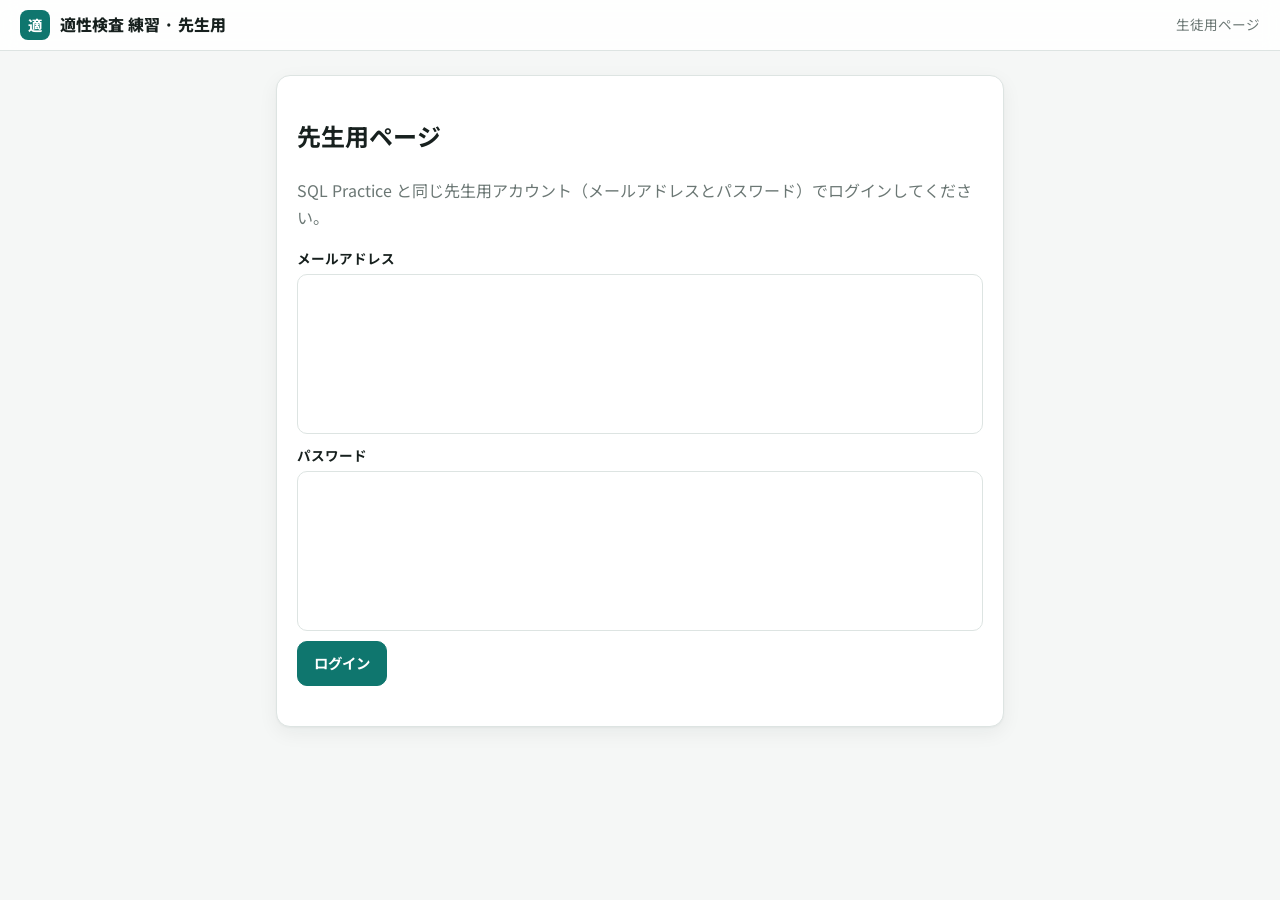
==== teacher/index.html @ 669f3bf3 "First version: CAB-style practice (calc, rule, table, cipher), mock tests, classes and the teacher's" ====
<!DOCTYPE html>
<html lang="ja">
<head>
  <meta charset="UTF-8">
  <meta name="viewport" content="width=device-width, initial-scale=1.0, viewport-fit=cover">
  <title>適性検査 練習 · 先生用</title>
  <meta name="theme-color" content="#0f766e">
  <meta name="robots" content="noindex">
  <link rel="icon" href="../icon.svg" type="image/svg+xml">
  <link rel="preconnect" href="https://fonts.googleapis.com">
  <link rel="preconnect" href="https://fonts.gstatic.com" crossorigin>
  <link rel="stylesheet" href="https://fonts.googleapis.com/css2?family=Noto+Sans+JP:wght@400;600;700;800&display=swap">
  <link rel="stylesheet" href="../css/app.css">
</head>
<body>
  <header class="top"><a class="logo" href="#/"><span>適</span>適性検査 練習 · 先生用</a><a class="top-link" href="../">生徒用ページ</a></header>
  <div id="app"><main class="wrap"><p class="muted">読み込み中…</p></main></div>
  <script type="module" src="../js/teacher.js"></script>
</body>
</html>
---- css/app.css ----
/* 適性検査 練習 — styles */
:root {
  --bg: #f5f7f6; --surface: #ffffff; --surface-2: #eef2f1; --line: #dde4e2; --ink: #17201e; --ink-2: #3f4b48; --ink-3: #6b7774;
  --accent: #0f766e; --accent-2: #14b8a6; --accent-soft: #d8f1ed; --ok: #16a34a; --ok-soft: #dcfce7; --ng: #dc2626; --ng-soft: #fee2e2; --warn: #d97706;
  --fig-ink: #1f2937; --fig-paper: #ffffff; --fig-line: #c7d0ce;
  --c-calc: #0f766e; --c-rule: #7c3aed; --c-table: #2563eb; --c-cipher: #c2410c;
  --r: 14px; --shadow: 0 1px 2px rgba(0,0,0,.04), 0 6px 20px rgba(15,40,35,.06);
  font-family: 'Noto Sans JP', system-ui, sans-serif;
}
@media (prefers-color-scheme: dark) {
  :root { --bg: #0f1413; --surface: #171e1c; --surface-2: #1f2826; --line: #2c3734; --ink: #e8efed; --ink-2: #c3ceca; --ink-3: #8c9a96;
    --accent: #2dd4bf; --accent-2: #14b8a6; --accent-soft: #123a35; --ok: #4ade80; --ok-soft: #12321f; --ng: #f87171; --ng-soft: #3a1515;
    --fig-ink: #e5e7eb; --fig-paper: #1b2321; --fig-line: #3b4744; --shadow: none; }
}
* { box-sizing: border-box; }
body { margin: 0; background: var(--bg); color: var(--ink); line-height: 1.7; -webkit-font-smoothing: antialiased; }
a { color: var(--accent); }
.top { position: sticky; top: 0; z-index: 10; display: flex; align-items: center; justify-content: space-between; padding: 10px 20px; background: color-mix(in srgb, var(--surface) 88%, transparent); backdrop-filter: blur(8px); border-bottom: 1px solid var(--line); }
.logo { display: flex; align-items: center; gap: 10px; font-weight: 800; color: var(--ink); text-decoration: none; }
.logo span { display: grid; place-items: center; width: 30px; height: 30px; border-radius: 8px; background: var(--accent); color: #fff; font-size: .9rem; }
.top-link { font-size: .85rem; color: var(--ink-3); text-decoration: none; }
.wrap { max-width: 1040px; margin: 0 auto; padding: 24px 16px 60px; }
.wrap.narrow { max-width: 760px; }
.muted { color: var(--ink-3); }
.card { background: var(--surface); border: 1px solid var(--line); border-radius: var(--r); padding: 20px; box-shadow: var(--shadow); }
.hero { padding: 26px 24px; border-radius: 18px; background: linear-gradient(135deg, var(--accent), #115e59); color: #fff; margin-bottom: 18px; }
.hero h1 { margin: 0 0 6px; font-size: 1.6rem; }
.hero p { margin: 0; opacity: .92; max-width: 640px; }
.grid { display: grid; grid-template-columns: repeat(auto-fill, minmax(min(100%, 420px), 1fr)); gap: 14px; }
.subj { display: flex; flex-direction: column; gap: 10px; border-top: 4px solid var(--sc); }
.s-calc { --sc: var(--c-calc); } .s-rule { --sc: var(--c-rule); } .s-table { --sc: var(--c-table); } .s-cipher { --sc: var(--c-cipher); }
.subj-h { display: flex; align-items: center; gap: 10px; }
.subj-h h2 { margin: 0; font-size: 1.2rem; }
.ic { display: grid; place-items: center; width: 38px; height: 38px; border-radius: 10px; background: color-mix(in srgb, var(--sc) 14%, transparent); color: var(--sc); font-size: 1.2rem; font-weight: 800; }
.subj p { margin: 0; font-size: .9rem; }
.stats { display: grid; grid-template-columns: repeat(4, 1fr); gap: 6px; margin: 0; }
.result .stats { grid-template-columns: repeat(3, 1fr); max-width: 420px; margin: 0 auto; }
.stats div { background: var(--surface-2); border-radius: 10px; padding: 6px 10px; }
.stats dt { font-size: .72rem; color: var(--ink-3); }
.stats dd { margin: 0; font-weight: 800; font-variant-numeric: tabular-nums; }
.btns { display: flex; flex-wrap: wrap; gap: 8px; margin-top: auto; }
.btn { display: inline-flex; align-items: center; justify-content: center; gap: 6px; padding: 9px 16px; border-radius: 10px; border: 1px solid var(--line); background: var(--surface); color: var(--ink); font: inherit; font-weight: 700; font-size: .9rem; text-decoration: none; cursor: pointer; }
.btn:hover { border-color: var(--accent); }
.btn.primary { background: var(--accent); border-color: var(--accent); color: #fff; }
.btn.small { padding: 5px 12px; font-size: .82rem; }
.btn:disabled { opacity: .5; cursor: default; }
.class-card { margin-top: 16px; }
.class-card h2 { margin: 0 0 4px; font-size: 1.1rem; }
.join { display: flex; flex-wrap: wrap; gap: 8px; margin-top: 8px; }
.join input, .field input { flex: 1 1 160px; padding: 9px 12px; border-radius: 10px; border: 1px solid var(--line); background: var(--surface); color: var(--ink); font: inherit; }
.err { color: var(--ng); font-size: .88rem; margin: 6px 0 0; min-height: 1em; }
.note { color: var(--ink-3); font-size: .8rem; margin-top: 20px; }

/* a session */
.bar-top { display: flex; align-items: center; gap: 12px; margin-bottom: 8px; }
.bar-top b { flex: 1; }
.count { color: var(--ink-3); font-variant-numeric: tabular-nums; }
.clock { padding: 3px 12px; border-radius: 999px; background: var(--surface-2); font-weight: 800; font-variant-numeric: tabular-nums; }
.clock.low { background: var(--ng); color: #fff; }
.progress { height: 6px; border-radius: 999px; background: var(--surface-2); overflow: hidden; margin-bottom: 14px; }
.progress i { display: block; height: 100%; background: var(--accent); transition: width .3s; }
.problem { display: flex; flex-direction: column; gap: 14px; }
.ask { margin: 0; font-weight: 700; }
.eq { text-align: center; font-size: clamp(1.6rem, 6vw, 2.4rem); font-weight: 800; letter-spacing: .04em; padding: 18px 0; font-variant-numeric: tabular-nums; }
.box { display: inline-block; min-width: 1.4em; border: 3px solid var(--accent); border-radius: 8px; color: var(--accent); line-height: 1.1; }
.seq { display: flex; flex-wrap: wrap; align-items: center; justify-content: center; gap: 4px; }
.rfig.blank { display: inline-grid; place-items: center; border: 2px dashed var(--accent); border-radius: 8px; color: var(--accent); font-size: 1.6rem; font-weight: 800; }
.arrow { font-style: normal; color: var(--ink-3); padding: 0 2px; }
.row { display: inline-flex; gap: 3px; padding: 5px 7px; border: 1px solid var(--line); border-radius: 8px; background: var(--fig-paper); }
.row .shape { display: block; }
.flow { display: flex; flex-wrap: wrap; align-items: center; gap: 4px; }
.flow .q { display: grid; place-items: center; width: 44px; height: 44px; border: 2px dashed var(--accent); border-radius: 8px; color: var(--accent); font-weight: 800; }
.mark, .glyph { display: inline-grid; place-items: center; min-width: 30px; height: 30px; padding: 0 6px; border-radius: 8px; background: var(--c-table); color: #fff; font-weight: 800; }
.glyph { background: var(--c-cipher); font-size: 1.1rem; }
.cmd-table { display: grid; grid-template-columns: repeat(auto-fill, minmax(220px, 1fr)); gap: 6px; padding: 10px; border-radius: 10px; background: var(--surface-2); }
.cmd-table div { display: flex; align-items: center; gap: 8px; font-size: .88rem; }
.examples { display: flex; flex-direction: column; gap: 8px; padding: 10px; border-radius: 10px; background: var(--surface-2); }
.ex small { color: var(--ink-3); font-weight: 700; width: 2.6em; }
.choices { display: grid; gap: 8px; grid-template-columns: repeat(auto-fill, minmax(190px, 1fr)); }
.choices.calc { grid-template-columns: repeat(5, 1fr); }
.choices.rule { grid-template-columns: repeat(auto-fill, minmax(110px, 1fr)); }
.choice { display: flex; align-items: center; gap: 10px; padding: 10px 12px; border: 2px solid var(--line); border-radius: 12px; background: var(--surface); color: var(--ink); font: inherit; cursor: pointer; transition: border-color .15s, transform .1s; }
.choice:hover:not(:disabled) { border-color: var(--accent); transform: translateY(-1px); }
.choices.calc .choice, .choices.rule .choice { flex-direction: column; justify-content: center; }
.lab { display: grid; place-items: center; width: 24px; height: 24px; border-radius: 6px; background: var(--surface-2); font-size: .78rem; flex: none; }
.num { font-size: 1.25rem; font-weight: 800; font-variant-numeric: tabular-nums; }
.choice.right { border-color: var(--ok); background: var(--ok-soft); }
.choice.wrong { border-color: var(--ng); background: var(--ng-soft); }
.choice.dim { opacity: .55; }
.choice:disabled { cursor: default; }
.fb { padding: 14px 16px; border-radius: 12px; }
.fb.ok { background: var(--ok-soft); } .fb.ng { background: var(--ng-soft); }
.fb p { margin: 4px 0 10px; }
.result { text-align: center; }
.result h1 { font-size: 1.2rem; margin: 0; }
.score { font-size: 3.2rem; font-weight: 800; margin: 4px 0; color: var(--accent); }
.score small { font-size: 1.2rem; color: var(--ink-3); }
.result .btns { justify-content: center; margin-top: 14px; }
.review-h { font-size: 1.05rem; margin: 22px 0 8px; }
.review { margin-bottom: 8px; padding: 0 16px; }
.review > summary { display: flex; gap: 12px; padding: 12px 0; cursor: pointer; font-weight: 700; }
.review.ng > summary span { color: var(--ng); } .review.ok > summary span { color: var(--ok); }
.review[open] { padding-bottom: 16px; }
.review[open] > summary { border-bottom: 1px solid var(--line); margin-bottom: 12px; }
.explain { background: var(--surface-2); padding: 10px 12px; border-radius: 10px; }
@media (max-width: 560px) { .choices.calc { grid-template-columns: repeat(3, 1fr); } .hero h1 { font-size: 1.35rem; } }

/* teacher */
.t-head { display: flex; flex-wrap: wrap; align-items: center; gap: 10px; margin-bottom: 14px; }
.t-head h1 { margin: 0; font-size: 1.4rem; flex: 1; }
.code { font-size: 1.6rem; font-weight: 800; letter-spacing: .12em; color: var(--accent); }
.list { display: flex; flex-direction: column; gap: 8px; }
.list a.card { display: flex; justify-content: space-between; align-items: center; color: var(--ink); text-decoration: none; padding: 14px 18px; }
.seg { display: inline-flex; border: 1px solid var(--line); border-radius: 10px; overflow: hidden; }
.seg button { padding: 6px 12px; border: 0; background: var(--surface); color: var(--ink-2); font: inherit; font-size: .85rem; cursor: pointer; }
.seg button.on { background: var(--accent); color: #fff; }
.tbl-wrap { overflow-x: auto; }
table.tbl { width: 100%; border-collapse: collapse; font-size: .88rem; font-variant-numeric: tabular-nums; }
.tbl th, .tbl td { padding: 8px 10px; border-bottom: 1px solid var(--line); text-align: left; white-space: nowrap; }
.tbl thead th { font-size: .78rem; color: var(--ink-3); position: sticky; top: 0; background: var(--surface); }
.tbl td.c { text-align: center; }
.pct { display: inline-flex; align-items: center; gap: 6px; }
.pct i { display: inline-block; width: 46px; height: 7px; border-radius: 999px; background: var(--surface-2); overflow: hidden; }
.pct i b { display: block; height: 100%; background: var(--sc, var(--accent)); }
.tiles { display: grid; grid-template-columns: repeat(auto-fit, minmax(170px, 1fr)); gap: 10px; margin-bottom: 14px; }
.tile { border-top: 4px solid var(--sc); }
.tile b { display: block; font-size: 1.5rem; }
.field { display: flex; flex-direction: column; gap: 4px; margin-bottom: 10px; }
.field span { font-size: .85rem; font-weight: 700; }

@media (max-width: 420px) { .stats { grid-template-columns: repeat(2, 1fr); } }
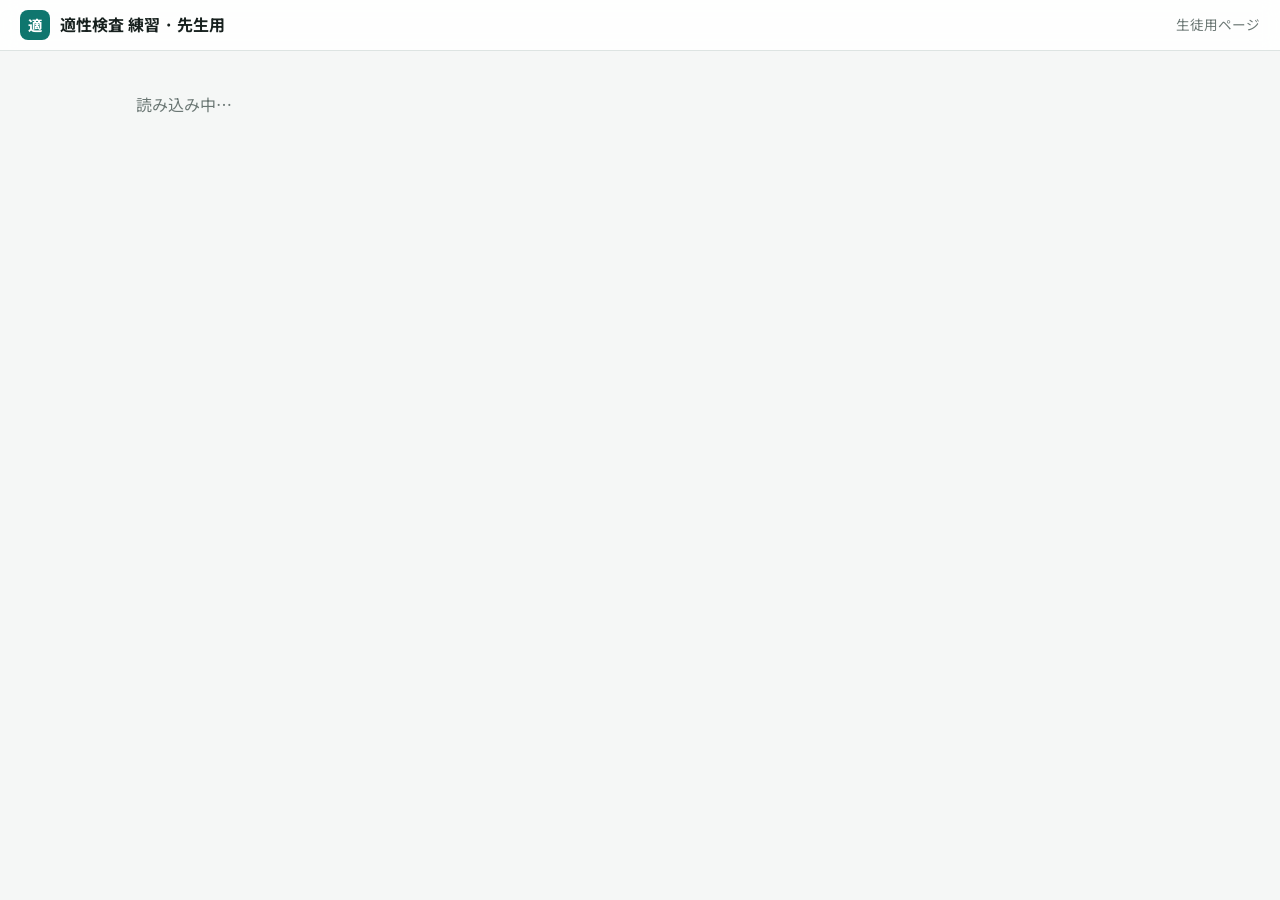
==== commit 24c7840f: "WIP: i18n refactor of student/teacher pages, per-student view (dictionaries pending) Co-Authored-By:" ====
--- a/teacher/index.html
+++ b/teacher/index.html
@@ -13,7 +13,7 @@
   <link rel="stylesheet" href="../css/app.css">
 </head>
 <body>
-  <header class="top"><a class="logo" href="#/"><span>適</span>適性検査 練習 · 先生用</a><a class="top-link" href="../">生徒用ページ</a></header>
+  <header class="top"><a class="logo" href="#/"><span>適</span><b data-t="t.brand">適性検査 練習 · 先生用</b></a><span class="top-r"><span id="lang-slot"></span><a class="top-link" href="../" data-t="nav.student">生徒用ページ</a></span></header>
   <div id="app"><main class="wrap"><p class="muted">読み込み中…</p></main></div>
   <script type="module" src="../js/teacher.js"></script>
 </body>
--- a/css/app.css
+++ b/css/app.css
@@ -129,3 +129,97 @@
 .field span { font-size: .85rem; font-weight: 700; }
 
 @media (max-width: 420px) { .stats { grid-template-columns: repeat(2, 1fr); } }
+
+/* ---------- home: what to do next ---------- */
+.small { font-size: .84rem; }
+.btn.ghost { background: transparent; }
+.subj-h .btn { margin-left: auto; }
+.next-row { display: grid; grid-template-columns: repeat(auto-fit, minmax(min(100%, 340px), 1fr)); gap: 14px; margin-bottom: 14px; }
+.next { display: flex; align-items: center; gap: 14px; }
+.next > div { flex: 1; min-width: 0; }
+.next b { display: block; font-size: 1.1rem; }
+.next p { margin: 2px 0 0; }
+.ic.rv { --sc: var(--accent); }
+.test-banner { display: flex; flex-wrap: wrap; align-items: center; gap: 8px 14px; padding: 14px 18px; margin-bottom: 14px; border-radius: var(--r); background: #fef3c7; color: #78350f; border: 1px solid #fcd34d; }
+.test-banner b { font-size: 1.05rem; } .test-banner .btn { margin-left: auto; }
+.skip { margin: 0; text-align: right; }
+
+/* ---------- learn ---------- */
+.learn { display: flex; flex-direction: column; gap: 14px; }
+.learn h2 { margin: 0 0 8px; font-size: 1.1rem; }
+.points { margin: 0; padding-left: 1.3em; }
+.points li { margin: 4px 0; }
+.ltbl { margin-top: 10px; border-collapse: collapse; font-variant-numeric: tabular-nums; }
+.ltbl th, .ltbl td { padding: 6px 14px; border: 1px solid var(--line); }
+.ltbl th { background: var(--surface-2); font-size: .82rem; }
+.lhead { display: flex; justify-content: space-between; align-items: center; }
+.lsteps { list-style: none; margin: 0; padding: 0; display: flex; flex-direction: column; gap: 10px; }
+.lstep { display: flex; gap: 12px; padding: 12px; border-radius: 12px; background: var(--surface-2); }
+.lstep h3 { margin: 0 0 6px; font-size: .95rem; }
+.lstep p { margin: 4px 0 0; }
+.lstep .flow { margin: 4px 0; }
+.lno { flex: none; display: grid; place-items: center; width: 28px; height: 28px; border-radius: 50%; background: var(--accent); color: #fff; }
+.eq.small { font-size: 1.5rem; padding: 4px 0; text-align: left; }
+.ans { font-size: 1.4rem; font-weight: 800; color: var(--accent); }
+.btns.center { justify-content: center; }
+
+/* ---------- a paper test ---------- */
+.print-page .seg a { padding: 6px 12px; color: var(--ink-2); text-decoration: none; font-size: .85rem; }
+.print-page .seg a.on { background: var(--accent); color: #fff; }
+.sheet { background: #fff; color: #111; border: 1px solid var(--line); border-radius: 8px; padding: 28px 32px; margin-top: 14px; --fig-ink: #111; --fig-paper: #fff; --fig-line: #bbb; }
+.sheet-h { display: flex; flex-wrap: wrap; justify-content: space-between; align-items: flex-end; gap: 8px; border-bottom: 2px solid #111; padding-bottom: 8px; }
+.sheet-h h1 { margin: 0; font-size: 1.3rem; }
+.sheet-rule { font-size: .88rem; }
+.sheet-qs { padding-left: 1.6em; margin: 0; }
+.sheet-q { padding: 12px 0; border-bottom: 1px dashed #bbb; break-inside: avoid; }
+.sheet .choices.paper .choice { cursor: default; border-width: 1px; }
+.sheet .eq { font-size: 1.5rem; text-align: left; padding: 4px 0; }
+.sheet .box { border-color: #111; color: #111; }
+.sheet .cmd-table, .sheet .examples { background: #f3f3f3; }
+.sheet .mark, .sheet .glyph { background: none; color: #111; border: 1.5px solid #111; }
+.sheet .q, .sheet .rfig.blank { border-color: #111; color: #111; }
+.ansbox { text-align: right; font-weight: 700; margin-top: 6px; }
+.answers ol { padding-left: 1.6em; }
+.answers li { margin: 4px 0; font-size: .9rem; }
+@media print {
+  @page { size: A4; margin: 12mm; }
+  body { background: #fff; }
+  .top, .no-print { display: none !important; }
+  .wrap { padding: 0; max-width: none; }
+  .sheet { border: 0; padding: 0; margin: 0; }
+  .answers { break-before: page; }
+  .choice { box-shadow: none; }
+}
+
+/* ---------- teacher: the class test ---------- */
+.test-setup, .test-live { margin-bottom: 14px; }
+.test-setup h2, .test-live h2 { margin: 0; font-size: 1.1rem; }
+.t-row { display: flex; flex-wrap: wrap; align-items: center; gap: 8px; margin: 8px 0; }
+.lbl { width: 4em; font-weight: 700; font-size: .88rem; }
+.classbar { display: flex; height: 14px; border-radius: 999px; overflow: hidden; background: var(--surface-2); margin: 10px 0 4px; }
+.classbar i { display: block; height: 100%; transition: width .4s; }
+.classbar .done { background: var(--ok); } .classbar .going { background: var(--accent-2); }
+.roster { list-style: none; padding: 0; margin: 8px 0 0; display: grid; grid-template-columns: repeat(auto-fill, minmax(150px, 1fr)); gap: 8px; }
+.roster li { position: relative; overflow: hidden; display: flex; flex-direction: column; padding: 8px 10px 10px; border-radius: 10px; border: 1px solid var(--line); background: var(--surface); }
+.roster li b { overflow: hidden; text-overflow: ellipsis; white-space: nowrap; }
+.roster li span { font-size: .85rem; font-variant-numeric: tabular-nums; }
+.roster li i { position: absolute; left: 0; bottom: 0; height: 4px; background: var(--accent-2); }
+.roster li.done { border-color: var(--ok); background: var(--ok-soft); } .roster li.done i { background: var(--ok); }
+.roster li.none { opacity: .6; }
+.tlog { border-top: 1px solid var(--line); padding: 4px 0; }
+.tlog > summary { display: flex; flex-wrap: wrap; gap: 6px 16px; padding: 8px 0; cursor: pointer; }
+.pct.low { color: var(--ng); font-weight: 700; }
+.top-r { display: flex; align-items: center; gap: 12px; }
+.lang-sel { padding: 5px 8px; border-radius: 8px; border: 1px solid var(--line); background: var(--surface); color: var(--ink); font: inherit; font-size: .82rem; max-width: 150px; }
+ruby rt { font-size: .55em; font-weight: 400; }
+.mark.sm { min-width: 24px; height: 24px; font-size: .8rem; margin-right: 4px; }
+.h2s { margin: 0 0 8px; font-size: 1.05rem; }
+.tbl th a { color: var(--ink); text-decoration: underline dotted; }
+.sdet-grid { display: grid; grid-template-columns: repeat(auto-fit, minmax(min(100%, 240px), 1fr)); gap: 12px; }
+.sdet { border-top: 4px solid var(--sc); }
+.sdet-h { display: flex; justify-content: space-between; align-items: center; gap: 8px; }
+.sdet p { margin: 6px 0; }
+.dbars { display: flex; align-items: flex-end; gap: 4px; height: 80px; padding-top: 6px; }
+.dbar { flex: 1; display: flex; flex-direction: column; align-items: center; justify-content: flex-end; height: 100%; }
+.dbar i { width: 100%; max-width: 18px; border-radius: 4px 4px 0 0; background: var(--sc); }
+.dbar small { font-size: .62rem; color: var(--ink-3); }
